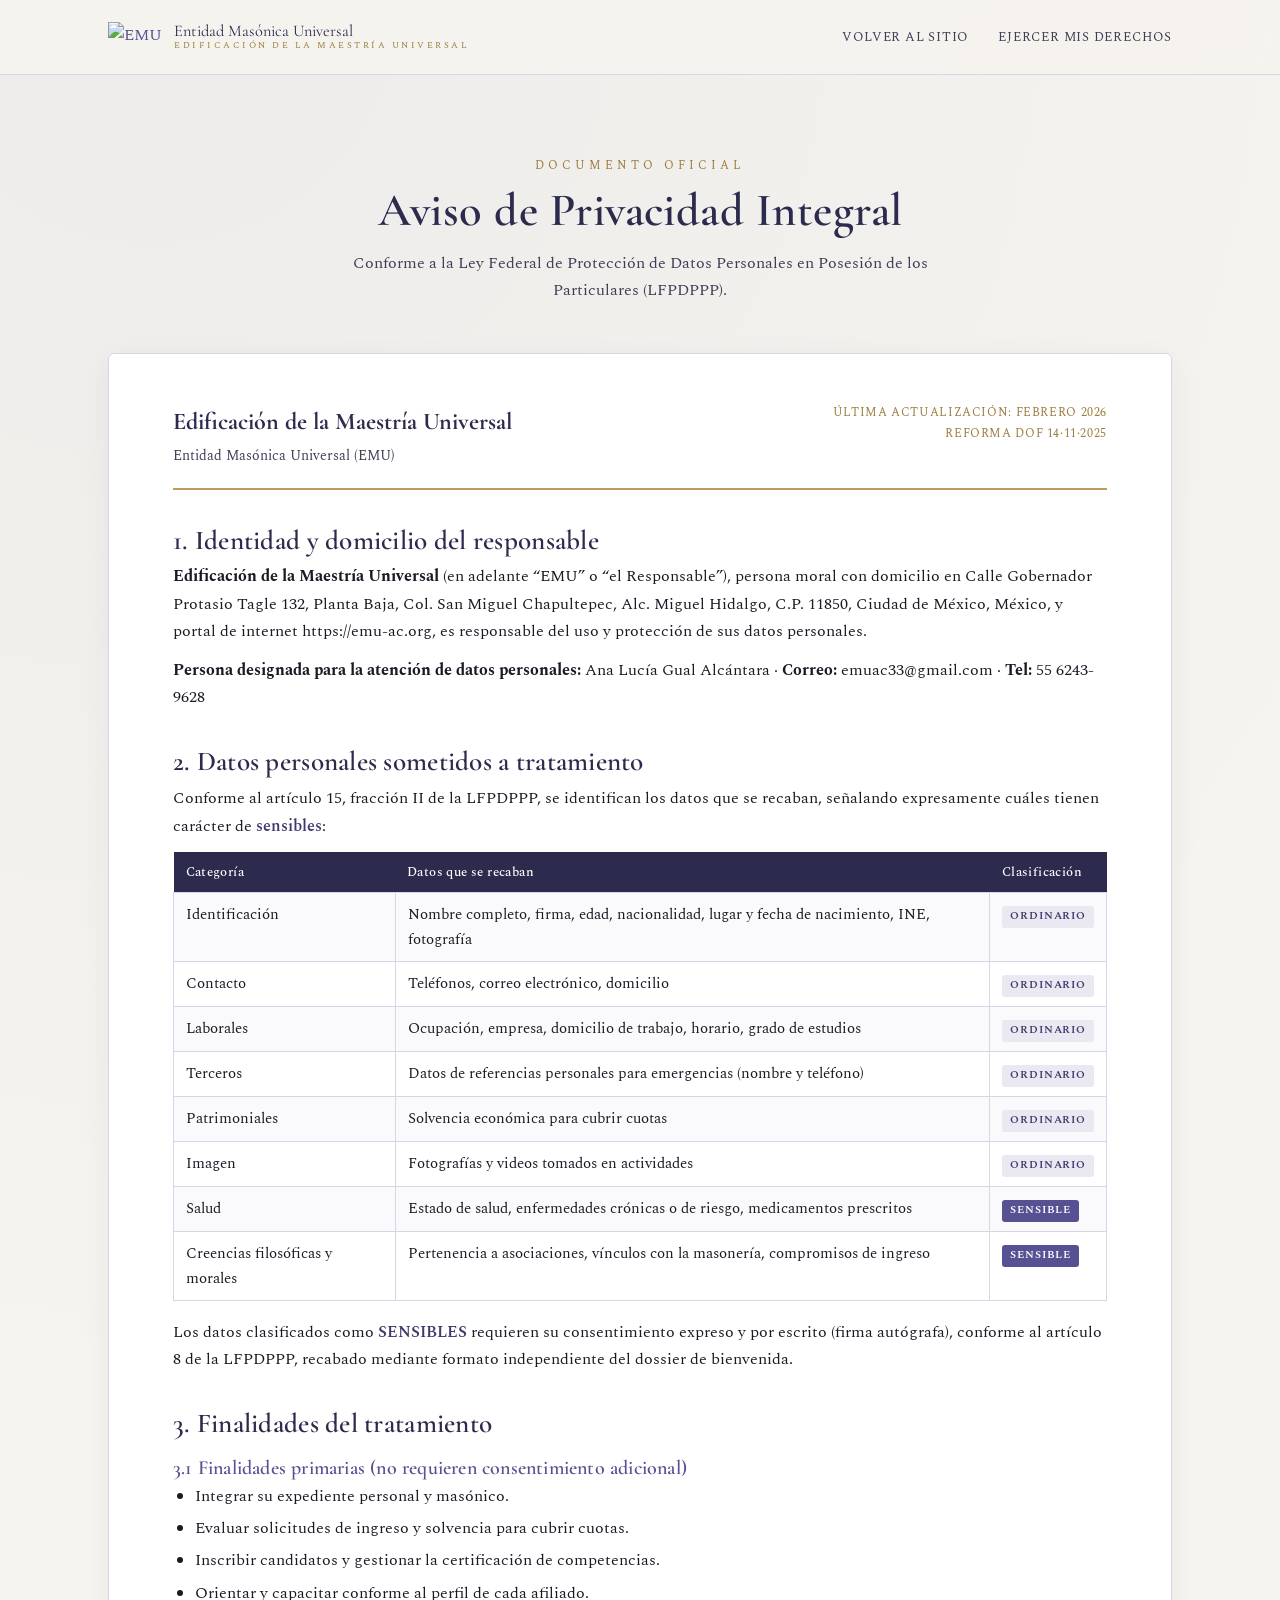
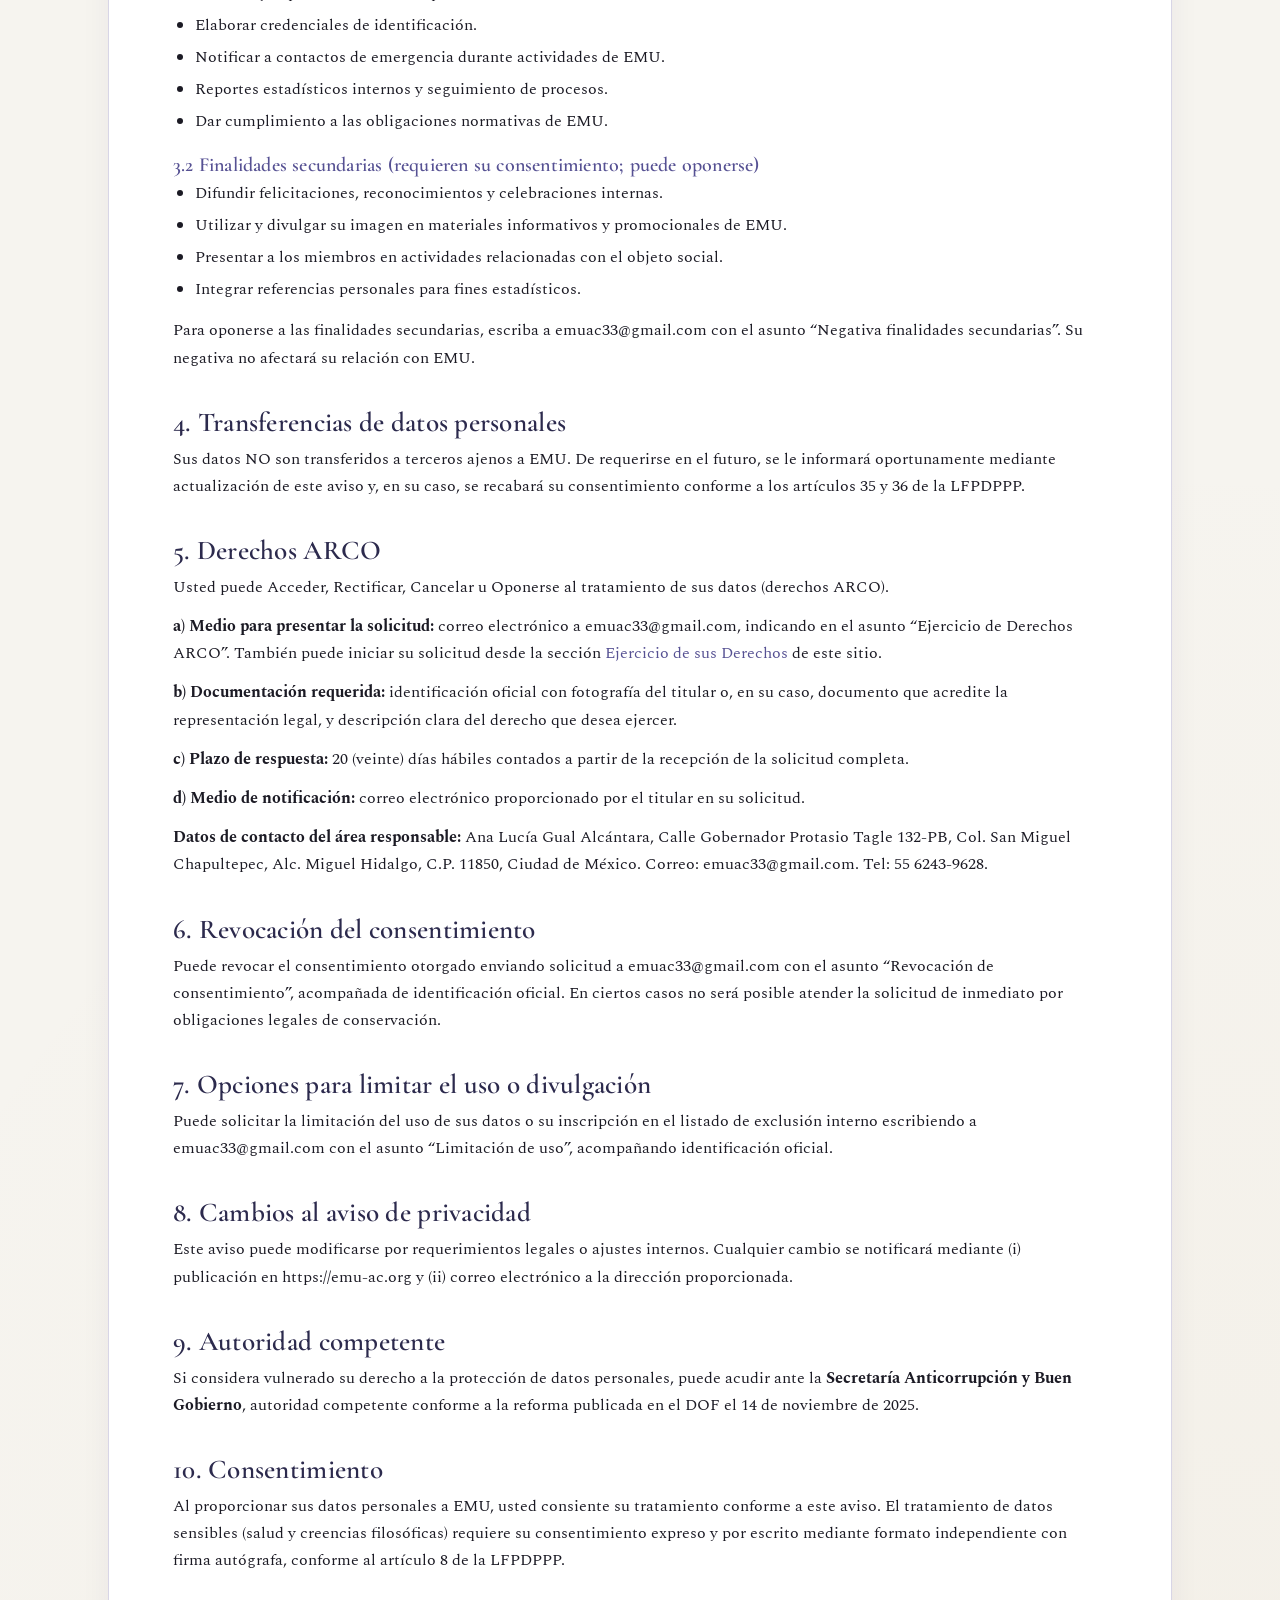
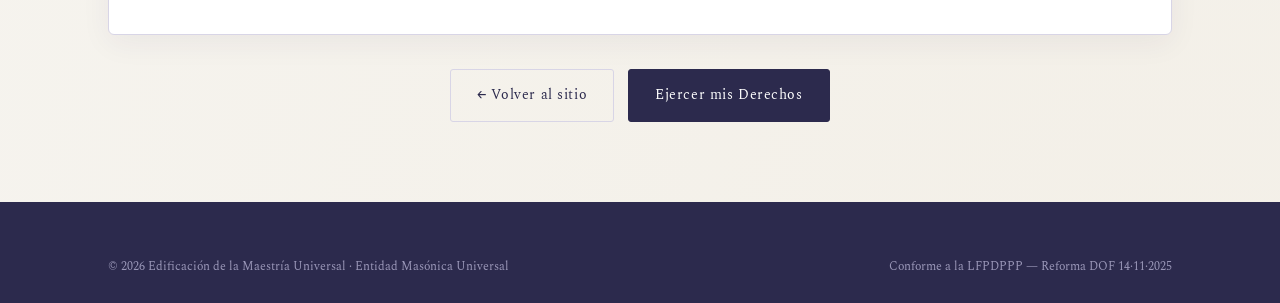
==== aviso.html @ 529af092 "Add files via upload" ====
<!DOCTYPE html>
<html lang="es">
<head>
<meta charset="UTF-8">
<meta name="viewport" content="width=device-width, initial-scale=1.0">
<title>Aviso de Privacidad Integral — Entidad Masónica Universal (EMU)</title>
<meta name="description" content="Aviso de Privacidad Integral de Edificación de la Maestría Universal (EMU), conforme a la LFPDPPP, última reforma DOF 14-11-2025.">
<meta name="robots" content="noindex, follow">
<link rel="icon" href="emu_seal.png">
<link rel="preconnect" href="https://fonts.googleapis.com">
<link rel="preconnect" href="https://fonts.gstatic.com" crossorigin>
<link href="https://fonts.googleapis.com/css2?family=Cormorant+Garamond:ital,wght@0,400;0,500;0,600;0,700;1,400;1,500&family=Spectral:wght@300;400;500;600&display=swap" rel="stylesheet">
<link rel="stylesheet" href="styles.css">
</head>
<body>

<!-- ===== NAV ===== -->
<header>
  <div class="wrap nav">
    <a class="brand" href="index.html">
      <img src="emu_wordmark.png" alt="EMU">
      <span class="bt">Entidad Masónica Universal<small>Edificación de la Maestría Universal</small></span>
    </a>
    <nav>
      <ul>
        <li><a href="index.html">Volver al sitio</a></li>
        <li><a href="index.html#derechos">Ejercer mis Derechos</a></li>
      </ul>
    </nav>
  </div>
</header>

<section class="band" style="border-top:none">
  <div class="wrap">
    <div class="sec-head">
      <span class="kicker">Documento Oficial</span>
      <h2>Aviso de Privacidad Integral</h2>
      <p>Conforme a la Ley Federal de Protección de Datos Personales en Posesión de los Particulares (LFPDPPP).</p>
    </div>

    <div class="doc">
      <div class="stamp">
        <div>
          <strong style="font-family:'Cormorant Garamond',serif;font-size:1.5rem;color:var(--purple-deep)">Edificación de la Maestría Universal</strong><br>
          <span style="font-size:.9rem;color:var(--ink-soft)">Entidad Masónica Universal (EMU)</span>
        </div>
        <div class="meta">Última actualización: Febrero 2026<br>Reforma DOF 14&middot;11&middot;2025</div>
      </div>

      <h3>1. Identidad y domicilio del responsable</h3>
      <p><strong>Edificación de la Maestría Universal</strong> (en adelante “EMU” o “el Responsable”), persona moral con domicilio en Calle Gobernador Protasio Tagle 132, Planta Baja, Col. San Miguel Chapultepec, Alc. Miguel Hidalgo, C.P. 11850, Ciudad de México, México, y portal de internet https://emu-ac.org, es responsable del uso y protección de sus datos personales.</p>
      <p><strong>Persona designada para la atención de datos personales:</strong> Ana Lucía Gual Alcántara &middot; <strong>Correo:</strong> emuac33@gmail.com &middot; <strong>Tel:</strong> 55 6243-9628</p>

      <h3>2. Datos personales sometidos a tratamiento</h3>
      <p>Conforme al artículo 15, fracción II de la LFPDPPP, se identifican los datos que se recaban, señalando expresamente cuáles tienen carácter de <span class="sensible">sensibles</span>:</p>
      <table class="t">
        <tr><th>Categoría</th><th>Datos que se recaban</th><th>Clasificación</th></tr>
        <tr><td>Identificación</td><td>Nombre completo, firma, edad, nacionalidad, lugar y fecha de nacimiento, INE, fotografía</td><td><span class="tag o">Ordinario</span></td></tr>
        <tr><td>Contacto</td><td>Teléfonos, correo electrónico, domicilio</td><td><span class="tag o">Ordinario</span></td></tr>
        <tr><td>Laborales</td><td>Ocupación, empresa, domicilio de trabajo, horario, grado de estudios</td><td><span class="tag o">Ordinario</span></td></tr>
        <tr><td>Terceros</td><td>Datos de referencias personales para emergencias (nombre y teléfono)</td><td><span class="tag o">Ordinario</span></td></tr>
        <tr><td>Patrimoniales</td><td>Solvencia económica para cubrir cuotas</td><td><span class="tag o">Ordinario</span></td></tr>
        <tr><td>Imagen</td><td>Fotografías y videos tomados en actividades</td><td><span class="tag o">Ordinario</span></td></tr>
        <tr><td>Salud</td><td>Estado de salud, enfermedades crónicas o de riesgo, medicamentos prescritos</td><td><span class="tag s">Sensible</span></td></tr>
        <tr><td>Creencias filosóficas y morales</td><td>Pertenencia a asociaciones, vínculos con la masonería, compromisos de ingreso</td><td><span class="tag s">Sensible</span></td></tr>
      </table>
      <p>Los datos clasificados como <span class="sensible">SENSIBLES</span> requieren su consentimiento expreso y por escrito (firma autógrafa), conforme al artículo 8 de la LFPDPPP, recabado mediante formato independiente del dossier de bienvenida.</p>

      <h3>3. Finalidades del tratamiento</h3>
      <h4>3.1 Finalidades primarias (no requieren consentimiento adicional)</h4>
      <ul>
        <li>Integrar su expediente personal y masónico.</li>
        <li>Evaluar solicitudes de ingreso y solvencia para cubrir cuotas.</li>
        <li>Inscribir candidatos y gestionar la certificación de competencias.</li>
        <li>Orientar y capacitar conforme al perfil de cada afiliado.</li>
        <li>Elaborar credenciales de identificación.</li>
        <li>Notificar a contactos de emergencia durante actividades de EMU.</li>
        <li>Reportes estadísticos internos y seguimiento de procesos.</li>
        <li>Dar cumplimiento a las obligaciones normativas de EMU.</li>
      </ul>
      <h4>3.2 Finalidades secundarias (requieren su consentimiento; puede oponerse)</h4>
      <ul>
        <li>Difundir felicitaciones, reconocimientos y celebraciones internas.</li>
        <li>Utilizar y divulgar su imagen en materiales informativos y promocionales de EMU.</li>
        <li>Presentar a los miembros en actividades relacionadas con el objeto social.</li>
        <li>Integrar referencias personales para fines estadísticos.</li>
      </ul>
      <p>Para oponerse a las finalidades secundarias, escriba a emuac33@gmail.com con el asunto “Negativa finalidades secundarias”. Su negativa no afectará su relación con EMU.</p>

      <h3>4. Transferencias de datos personales</h3>
      <p>Sus datos NO son transferidos a terceros ajenos a EMU. De requerirse en el futuro, se le informará oportunamente mediante actualización de este aviso y, en su caso, se recabará su consentimiento conforme a los artículos 35 y 36 de la LFPDPPP.</p>

      <h3>5. Derechos ARCO</h3>
      <p>Usted puede Acceder, Rectificar, Cancelar u Oponerse al tratamiento de sus datos (derechos ARCO).</p>
      <p><strong>a) Medio para presentar la solicitud:</strong> correo electrónico a emuac33@gmail.com, indicando en el asunto “Ejercicio de Derechos ARCO”. También puede iniciar su solicitud desde la sección <a href="index.html#derechos">Ejercicio de sus Derechos</a> de este sitio.</p>
      <p><strong>b) Documentación requerida:</strong> identificación oficial con fotografía del titular o, en su caso, documento que acredite la representación legal, y descripción clara del derecho que desea ejercer.</p>
      <p><strong>c) Plazo de respuesta:</strong> 20 (veinte) días hábiles contados a partir de la recepción de la solicitud completa.</p>
      <p><strong>d) Medio de notificación:</strong> correo electrónico proporcionado por el titular en su solicitud.</p>
      <p><strong>Datos de contacto del área responsable:</strong> Ana Lucía Gual Alcántara, Calle Gobernador Protasio Tagle 132-PB, Col. San Miguel Chapultepec, Alc. Miguel Hidalgo, C.P. 11850, Ciudad de México. Correo: emuac33@gmail.com. Tel: 55 6243-9628.</p>

      <h3>6. Revocación del consentimiento</h3>
      <p>Puede revocar el consentimiento otorgado enviando solicitud a emuac33@gmail.com con el asunto “Revocación de consentimiento”, acompañada de identificación oficial. En ciertos casos no será posible atender la solicitud de inmediato por obligaciones legales de conservación.</p>

      <h3>7. Opciones para limitar el uso o divulgación</h3>
      <p>Puede solicitar la limitación del uso de sus datos o su inscripción en el listado de exclusión interno escribiendo a emuac33@gmail.com con el asunto “Limitación de uso”, acompañando identificación oficial.</p>

      <h3>8. Cambios al aviso de privacidad</h3>
      <p>Este aviso puede modificarse por requerimientos legales o ajustes internos. Cualquier cambio se notificará mediante (i) publicación en https://emu-ac.org y (ii) correo electrónico a la dirección proporcionada.</p>

      <h3>9. Autoridad competente</h3>
      <p>Si considera vulnerado su derecho a la protección de datos personales, puede acudir ante la <strong>Secretaría Anticorrupción y Buen Gobierno</strong>, autoridad competente conforme a la reforma publicada en el DOF el 14 de noviembre de 2025.</p>

      <h3>10. Consentimiento</h3>
      <p>Al proporcionar sus datos personales a EMU, usted consiente su tratamiento conforme a este aviso. El tratamiento de datos sensibles (salud y creencias filosóficas) requiere su consentimiento expreso y por escrito mediante formato independiente con firma autógrafa, conforme al artículo 8 de la LFPDPPP.</p>
    </div>

    <p style="text-align:center; margin-top:34px">
      <a class="btn btn-ghost" href="index.html">&larr; Volver al sitio</a>
      <a class="btn btn-solid" href="index.html#derechos" style="margin-left:10px">Ejercer mis Derechos</a>
    </p>
  </div>
</section>

<footer>
  <div class="wrap">
    <div class="foot-bottom" style="border-top:none; padding-top:0">
      <span>&copy; 2026 Edificación de la Maestría Universal &middot; Entidad Masónica Universal</span>
      <span>Conforme a la LFPDPPP &mdash; Reforma DOF 14&middot;11&middot;2025</span>
    </div>
  </div>
</footer>

</body>
</html>
---- styles.css ----
:root{
  --ink:#1B1A24; --ink-soft:#403D55;
  --purple:#565193; --purple-dk:#3E3A6E; --purple-deep:#2C2A4D;
  --lav:#EAE9F2; --lav-line:#D8D5E6;
  --gold:#BF9B5E; --gold-dk:#9C7C3F;
  --paper:#F6F4EF; --paper-warm:#EFEBE2; --panel:#FFFFFF;
  --maxw:1120px;
}
*{box-sizing:border-box;margin:0;padding:0}
html{scroll-behavior:smooth;scroll-padding-top:88px}
body{
  font-family:'Spectral',Georgia,serif; color:var(--ink);
  background:var(--paper);
  background-image:
    radial-gradient(circle at 12% 0%, rgba(86,81,147,.05), transparent 38%),
    radial-gradient(circle at 92% 100%, rgba(191,155,94,.05), transparent 40%);
  line-height:1.7; font-weight:400; -webkit-font-smoothing:antialiased;
}
h1,h2,h3,h4{font-family:'Cormorant Garamond',serif; font-weight:600; line-height:1.1; color:var(--purple-deep); letter-spacing:.01em}
a{color:var(--purple); text-decoration:none}
.wrap{max-width:var(--maxw); margin:0 auto; padding:0 28px}

/* ---------- NAV ---------- */
header{position:sticky; top:0; z-index:50; background:rgba(246,244,239,.86);
  backdrop-filter:blur(10px); border-bottom:1px solid var(--lav-line)}
.nav{display:flex; align-items:center; justify-content:space-between; height:74px}
.brand{display:flex; align-items:center; gap:12px}
.brand img{height:30px; width:auto}
.brand .bt{font-family:'Cormorant Garamond',serif; font-size:1.02rem; line-height:1; color:var(--purple-deep)}
.brand .bt small{display:block; font-family:'Spectral',serif; font-size:.56rem; letter-spacing:.28em; text-transform:uppercase; color:var(--gold-dk); margin-top:3px}
nav ul{list-style:none; display:flex; gap:30px; align-items:center}
nav a{font-family:'Spectral',serif; font-size:.82rem; letter-spacing:.06em; text-transform:uppercase; color:var(--ink-soft); position:relative; padding:4px 0}
nav a::after{content:""; position:absolute; left:0; bottom:-2px; width:0; height:1.5px; background:var(--gold); transition:width .3s ease}
nav a:hover{color:var(--purple-deep)} nav a:hover::after{width:100%}
.menu-btn{display:none; background:none; border:1px solid var(--lav-line); border-radius:4px; padding:8px 10px; cursor:pointer; color:var(--purple-deep); font-size:1.1rem}

/* ---------- HERO ---------- */
.hero{position:relative; overflow:hidden; padding:96px 0 84px; text-align:center}
.hero .seal-bg{position:absolute; top:50%; left:50%; transform:translate(-50%,-48%);
  width:min(620px,90%); opacity:.05; pointer-events:none; filter:saturate(.4)}
.hero-inner{position:relative}
.eyebrow{font-family:'Spectral',serif; font-size:.78rem; letter-spacing:.42em; text-transform:uppercase; color:var(--gold-dk); margin-bottom:22px}
.hero h1{font-size:clamp(2.6rem,6vw,4.6rem); font-weight:600}
.hero h1 .sub{display:block; font-style:italic; font-weight:400; font-size:.5em; color:var(--purple); margin-top:6px; letter-spacing:.02em}
.rule-gold{width:64px; height:2px; background:var(--gold); margin:30px auto; position:relative}
.rule-gold::before,.rule-gold::after{content:""; position:absolute; top:50%; width:5px; height:5px; background:var(--gold); border-radius:50%; transform:translateY(-50%)}
.rule-gold::before{left:-14px} .rule-gold::after{right:-14px}
.hero p.lead{max-width:660px; margin:0 auto 36px; font-size:1.18rem; color:var(--ink-soft)}
.cta-row{display:flex; gap:16px; justify-content:center; flex-wrap:wrap}
.btn{display:inline-flex; align-items:center; gap:9px; font-family:'Spectral',serif; font-size:.9rem; letter-spacing:.04em;
  padding:13px 26px; border-radius:3px; border:1px solid transparent; cursor:pointer; transition:all .25s ease}
.btn-solid{background:var(--purple-deep); color:#fff; border-color:var(--purple-deep)}
.btn-solid:hover{background:var(--purple); transform:translateY(-2px); box-shadow:0 10px 24px rgba(62,58,110,.22)}
.btn-ghost{background:transparent; color:var(--purple-deep); border-color:var(--lav-line)}
.btn-ghost:hover{border-color:var(--gold); color:var(--gold-dk)}

/* ---------- SECTIONS ---------- */
section.band{padding:80px 0; border-top:1px solid var(--lav-line)}
section.band.alt{background:linear-gradient(180deg,var(--paper-warm),var(--paper))}
.sec-head{text-align:center; margin-bottom:48px}
.sec-head .kicker{font-family:'Spectral',serif; font-size:.74rem; letter-spacing:.34em; text-transform:uppercase; color:var(--gold-dk); display:block; margin-bottom:10px}
.sec-head h2{font-size:clamp(2rem,4vw,2.9rem)}
.sec-head p{max-width:640px; margin:14px auto 0; color:var(--ink-soft)}

/* Quiénes somos / valores */
.two-col{display:grid; grid-template-columns:1fr 1fr; gap:28px}
.col-card{background:var(--panel); border:1px solid var(--lav-line); border-radius:6px; padding:32px}
.col-card h3{font-size:1.55rem; margin-bottom:10px}
.col-card p{color:var(--ink-soft); font-size:1rem}
.pillars{display:grid; grid-template-columns:repeat(3,1fr); gap:24px; margin-top:8px}
.pillar{background:var(--panel); border:1px solid var(--lav-line); border-top:3px solid var(--purple); border-radius:5px; padding:30px 26px; transition:transform .25s, box-shadow .25s}
.pillar:hover{transform:translateY(-4px); box-shadow:0 14px 30px rgba(44,42,77,.10)}
.pillar h3{font-size:1.5rem; margin-bottom:8px}
.pillar .ico{font-family:'Cormorant Garamond',serif; font-size:1.6rem; color:var(--gold-dk); border:1.5px solid var(--gold); width:48px; height:48px; display:flex; align-items:center; justify-content:center; border-radius:50%; margin-bottom:16px}
.editable-note{margin-top:30px; text-align:center; font-style:italic; font-size:.92rem; color:var(--ink-soft); background:var(--lav); border:1px dashed var(--purple); border-radius:5px; padding:14px 18px}

/* Aviso resumen (home) */
.aviso-card{background:var(--panel); border:1px solid var(--lav-line); border-top:4px solid var(--gold); border-radius:6px; padding:44px clamp(24px,5vw,56px); max-width:860px; margin:0 auto; text-align:center; box-shadow:0 8px 30px rgba(44,42,77,.06)}
.aviso-card h3{font-size:1.9rem; margin-bottom:12px}
.aviso-card p{color:var(--ink-soft); margin-bottom:10px}
.aviso-card ul{list-style:none; display:flex; flex-wrap:wrap; gap:10px 18px; justify-content:center; margin:20px 0 28px; padding:0}
.aviso-card li{font-family:'Spectral',serif; font-size:.82rem; letter-spacing:.04em; color:var(--purple-dk); background:var(--lav); border-radius:20px; padding:6px 14px}

/* Documento legal (aviso.html) */
.doc{background:var(--panel); border:1px solid var(--lav-line); border-radius:6px; padding:48px clamp(24px,5vw,64px); box-shadow:0 8px 30px rgba(44,42,77,.06)}
.doc .stamp{display:flex; justify-content:space-between; align-items:flex-start; flex-wrap:wrap; gap:14px; border-bottom:2px solid var(--gold); padding-bottom:18px; margin-bottom:30px}
.doc .stamp .meta{font-family:'Spectral',serif; font-size:.78rem; letter-spacing:.05em; color:var(--gold-dk); text-transform:uppercase; text-align:right}
.doc h3{font-size:1.7rem; margin:30px 0 8px; padding-top:6px}
.doc h3:first-of-type{margin-top:0}
.doc h4{font-family:'Cormorant Garamond',serif; font-size:1.25rem; color:var(--purple); margin:18px 0 4px}
.doc p{margin:0 0 12px; font-size:1rem}
.doc ul{margin:0 0 14px 22px} .doc li{margin-bottom:5px; font-size:1rem}
.doc .sensible{color:var(--purple-dk); font-weight:600}
.doc table.t{width:100%; border-collapse:collapse; margin:8px 0 18px; font-size:.92rem}
.doc table.t th{background:var(--purple-deep); color:#fff; text-align:left; padding:9px 12px; font-family:'Spectral',serif; font-weight:500; font-size:.82rem; letter-spacing:.03em}
.doc table.t td{border:1px solid var(--lav-line); padding:9px 12px; vertical-align:top}
.doc table.t tr:nth-child(even) td{background:#FAFAFD}
.tag{display:inline-block; font-family:'Spectral',serif; font-size:.66rem; font-weight:600; letter-spacing:.08em; text-transform:uppercase; padding:2px 8px; border-radius:3px}
.tag.s{background:var(--purple); color:#fff} .tag.o{background:var(--lav); color:var(--purple-dk)}

/* Derechos / ARCO hub */
.arco-grid{display:grid; grid-template-columns:repeat(2,1fr); gap:20px}
.arco-card{background:var(--panel); border:1px solid var(--lav-line); border-radius:6px; padding:28px; display:flex; flex-direction:column; transition:border-color .25s, transform .25s}
.arco-card:hover{border-color:var(--gold); transform:translateY(-3px)}
.arco-card .lt{font-family:'Cormorant Garamond',serif; font-size:2.2rem; color:var(--gold); line-height:1; margin-bottom:6px}
.arco-card h3{font-size:1.5rem; margin-bottom:8px}
.arco-card p{font-size:.96rem; color:var(--ink-soft); margin-bottom:18px; flex:1}
.arco-card .btn{align-self:flex-start}
.arco-steps{display:grid; grid-template-columns:repeat(4,1fr); gap:16px; margin-top:30px}
.step{text-align:center; padding:18px 12px; background:var(--lav); border-radius:5px}
.step .n{font-family:'Cormorant Garamond',serif; font-size:1.8rem; color:var(--purple); font-weight:700}
.step p{font-size:.84rem; color:var(--ink-soft); margin-top:4px}
.privacy-flag{margin-top:30px; background:#FBF6EC; border:1px solid var(--gold); border-left:4px solid var(--gold); border-radius:5px; padding:18px 22px; font-size:.94rem}
.privacy-flag strong{color:var(--gold-dk)}

/* FAQ */
.faq{max-width:820px; margin:0 auto}
.faq details{background:var(--panel); border:1px solid var(--lav-line); border-radius:5px; margin-bottom:12px; overflow:hidden}
.faq summary{cursor:pointer; padding:18px 22px; font-family:'Cormorant Garamond',serif; font-size:1.32rem; color:var(--purple-deep); list-style:none; display:flex; justify-content:space-between; align-items:center; gap:14px}
.faq summary::-webkit-details-marker{display:none}
.faq summary::after{content:"+"; font-family:'Spectral',serif; font-size:1.5rem; color:var(--gold); transition:transform .25s}
.faq details[open] summary::after{transform:rotate(45deg)}
.faq details[open] summary{border-bottom:1px solid var(--lav-line)}
.faq .a{padding:16px 22px 22px; font-size:1rem; color:var(--ink-soft)}

/* Contacto */
.contact-grid{display:grid; grid-template-columns:1fr 1fr; gap:40px; align-items:start}
.contact-info p{margin-bottom:16px; font-size:1.02rem; color:var(--ink-soft)}
.contact-info .lbl{font-family:'Spectral',serif; font-size:.72rem; letter-spacing:.18em; text-transform:uppercase; color:var(--gold-dk); display:block; margin-bottom:2px}
.form label{display:block; font-family:'Spectral',serif; font-size:.78rem; letter-spacing:.08em; text-transform:uppercase; color:var(--ink-soft); margin:0 0 5px}
.form input,.form textarea{width:100%; font-family:'Spectral',serif; font-size:1rem; padding:11px 14px; border:1px solid var(--lav-line); border-radius:4px; background:var(--panel); margin-bottom:16px; color:var(--ink)}
.form input:focus,.form textarea:focus{outline:none; border-color:var(--purple)}
.form .mini{font-size:.82rem; color:var(--ink-soft); font-style:italic; margin-top:-6px}

/* Redes sociales */
.social-row{display:flex; gap:14px; flex-wrap:wrap; margin-top:8px}
.social-btn{display:inline-flex; align-items:center; gap:10px; font-family:'Spectral',serif; font-size:.88rem; color:var(--purple-deep);
  border:1px solid var(--lav-line); border-radius:30px; padding:9px 18px 9px 10px; transition:border-color .25s, transform .25s}
.social-btn:hover{border-color:var(--gold); transform:translateY(-2px)}
.social-btn .si{width:30px; height:30px; border-radius:50%; background:var(--purple-deep); color:#fff; display:flex; align-items:center; justify-content:center}
.social-btn .si svg{width:15px; height:15px; fill:#fff}
footer .social-row{justify-content:flex-end}
footer .social-btn{border-color:rgba(255,255,255,.22); color:#D9D7E8}
footer .social-btn .si{background:rgba(255,255,255,.14)}
footer .social-btn:hover{border-color:var(--gold); color:#fff}

/* Footer */
footer{background:var(--purple-deep); color:#D9D7E8; padding:54px 0 26px; margin-top:0}
.foot-top{display:flex; justify-content:space-between; align-items:center; flex-wrap:wrap; gap:24px; border-bottom:1px solid rgba(255,255,255,.12); padding-bottom:28px}
.foot-top img{height:64px; opacity:.95; filter:brightness(0) invert(1)}
.foot-links{display:flex; gap:22px; flex-wrap:wrap}
.foot-links a{color:#C9C6DE; font-family:'Spectral',serif; font-size:.86rem; letter-spacing:.04em}
.foot-links a:hover{color:var(--gold)}
.foot-bottom{padding-top:22px; font-size:.78rem; color:#9A97B8; display:flex; justify-content:space-between; flex-wrap:wrap; gap:10px}

/* reveal */
.reveal{opacity:0; transform:translateY(22px); transition:opacity .7s ease, transform .7s ease}
.reveal.in{opacity:1; transform:none}

@media(max-width:860px){
  .pillars,.arco-grid,.arco-steps,.contact-grid,.two-col{grid-template-columns:1fr}
  .arco-steps{grid-template-columns:repeat(2,1fr)}
  nav ul{position:fixed; inset:74px 0 auto 0; flex-direction:column; gap:0; background:var(--paper); border-bottom:1px solid var(--lav-line); padding:8px 0; transform:translateY(-130%); transition:transform .3s ease}
  nav ul.open{transform:none}
  nav li{width:100%; text-align:center} nav a{display:block; padding:14px 0}
  .menu-btn{display:block}
  footer .social-row{justify-content:flex-start}
}
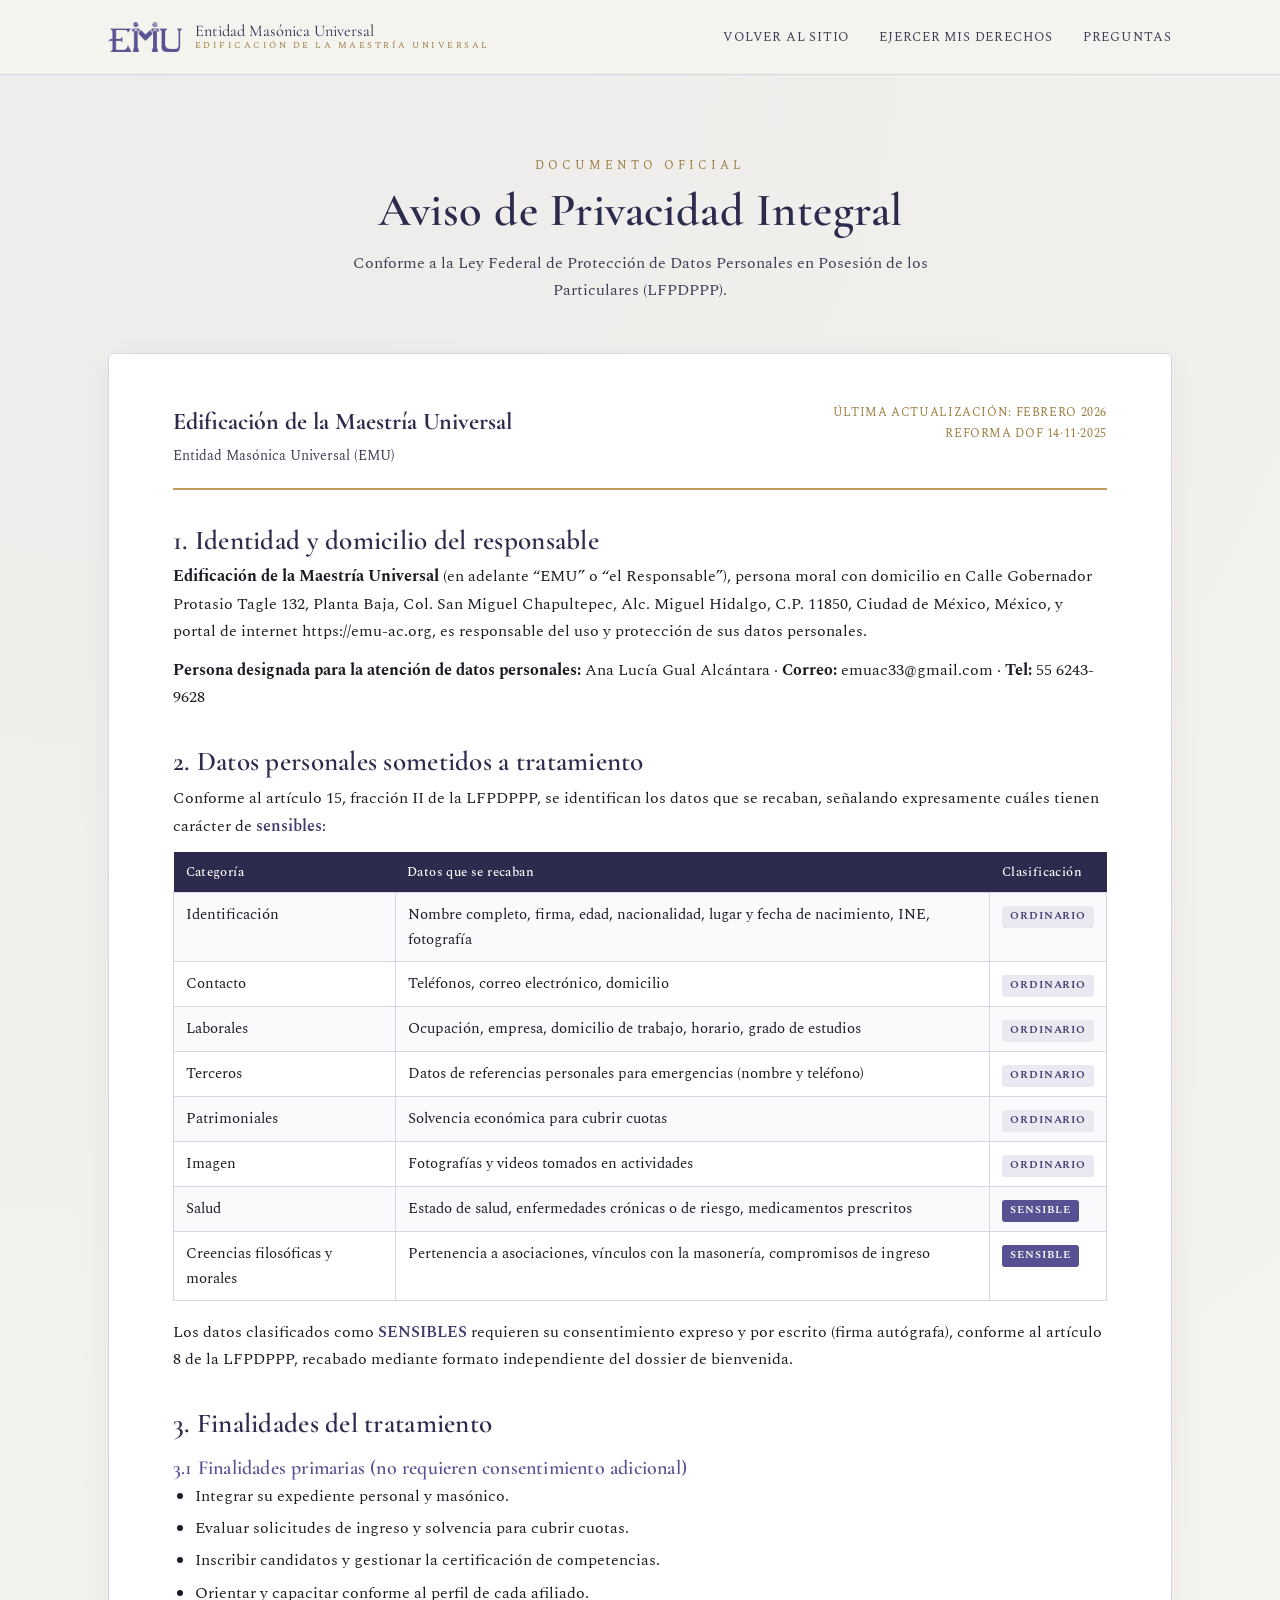
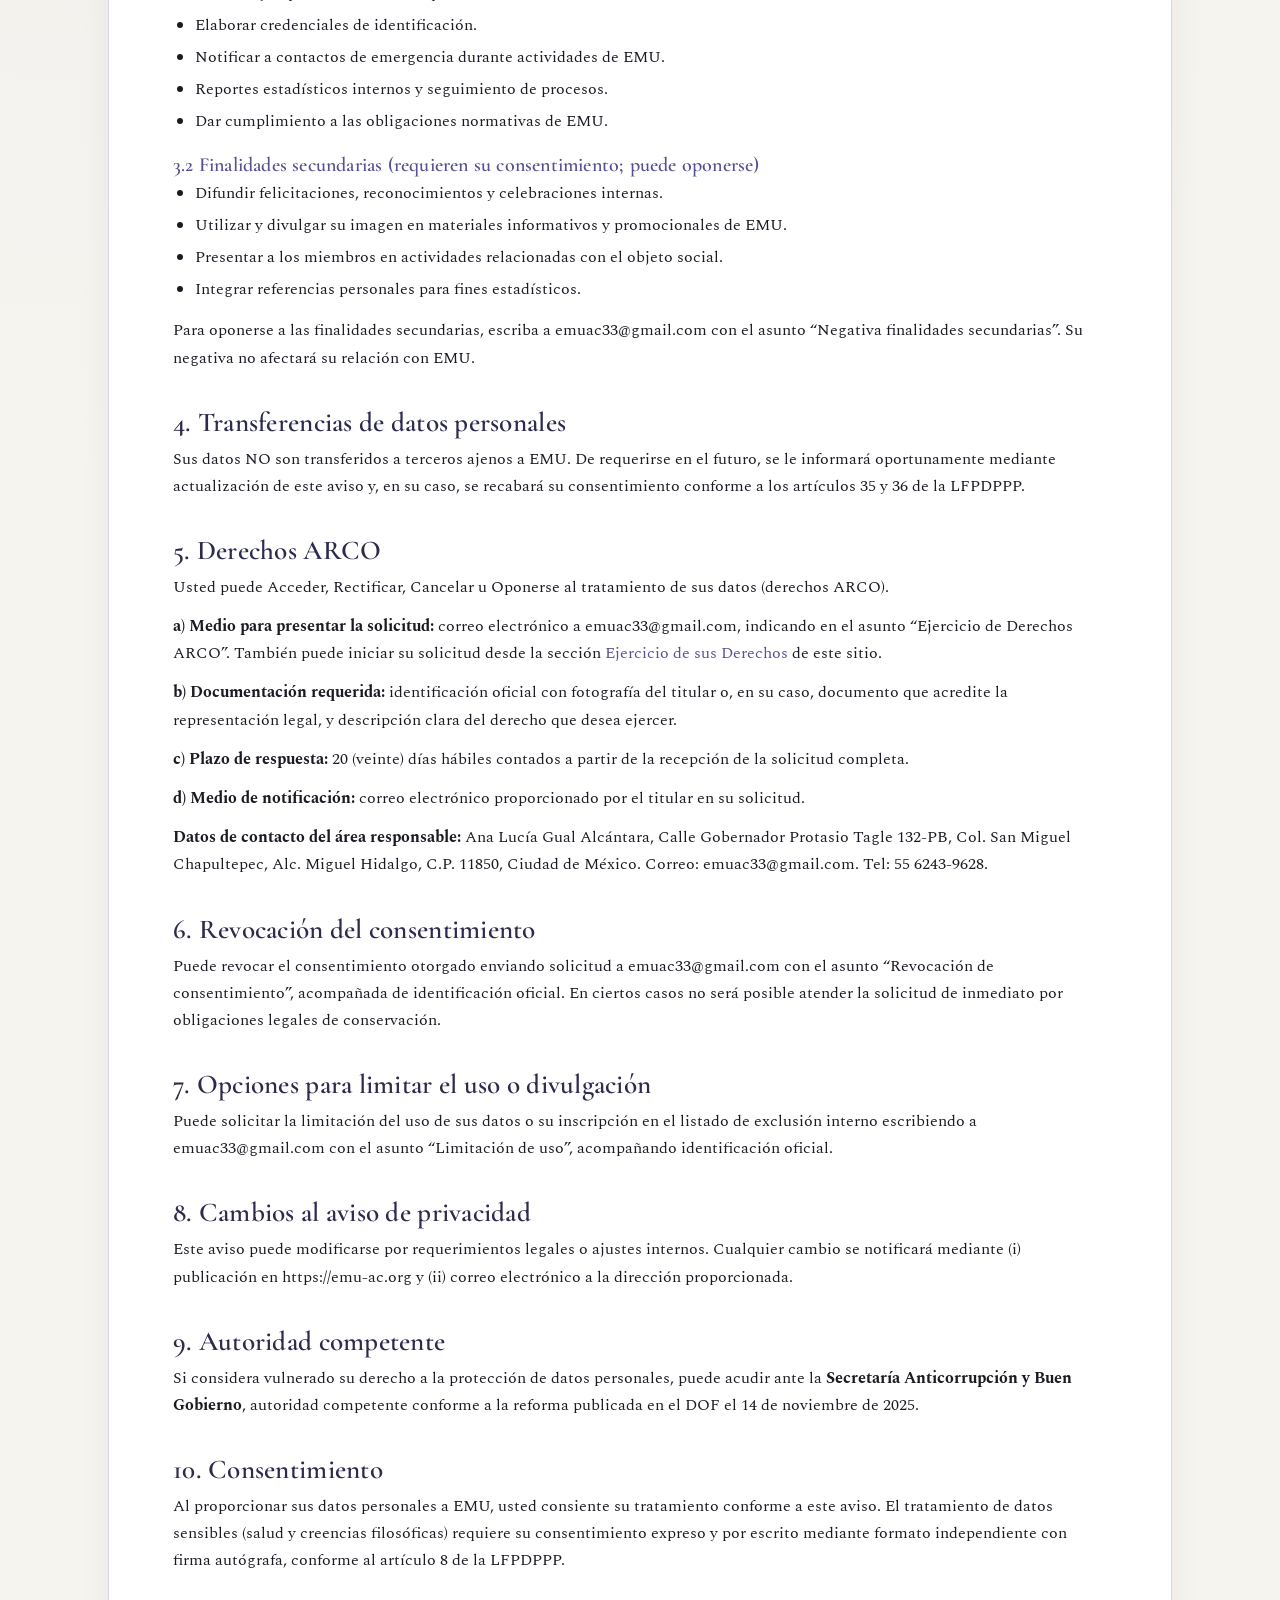
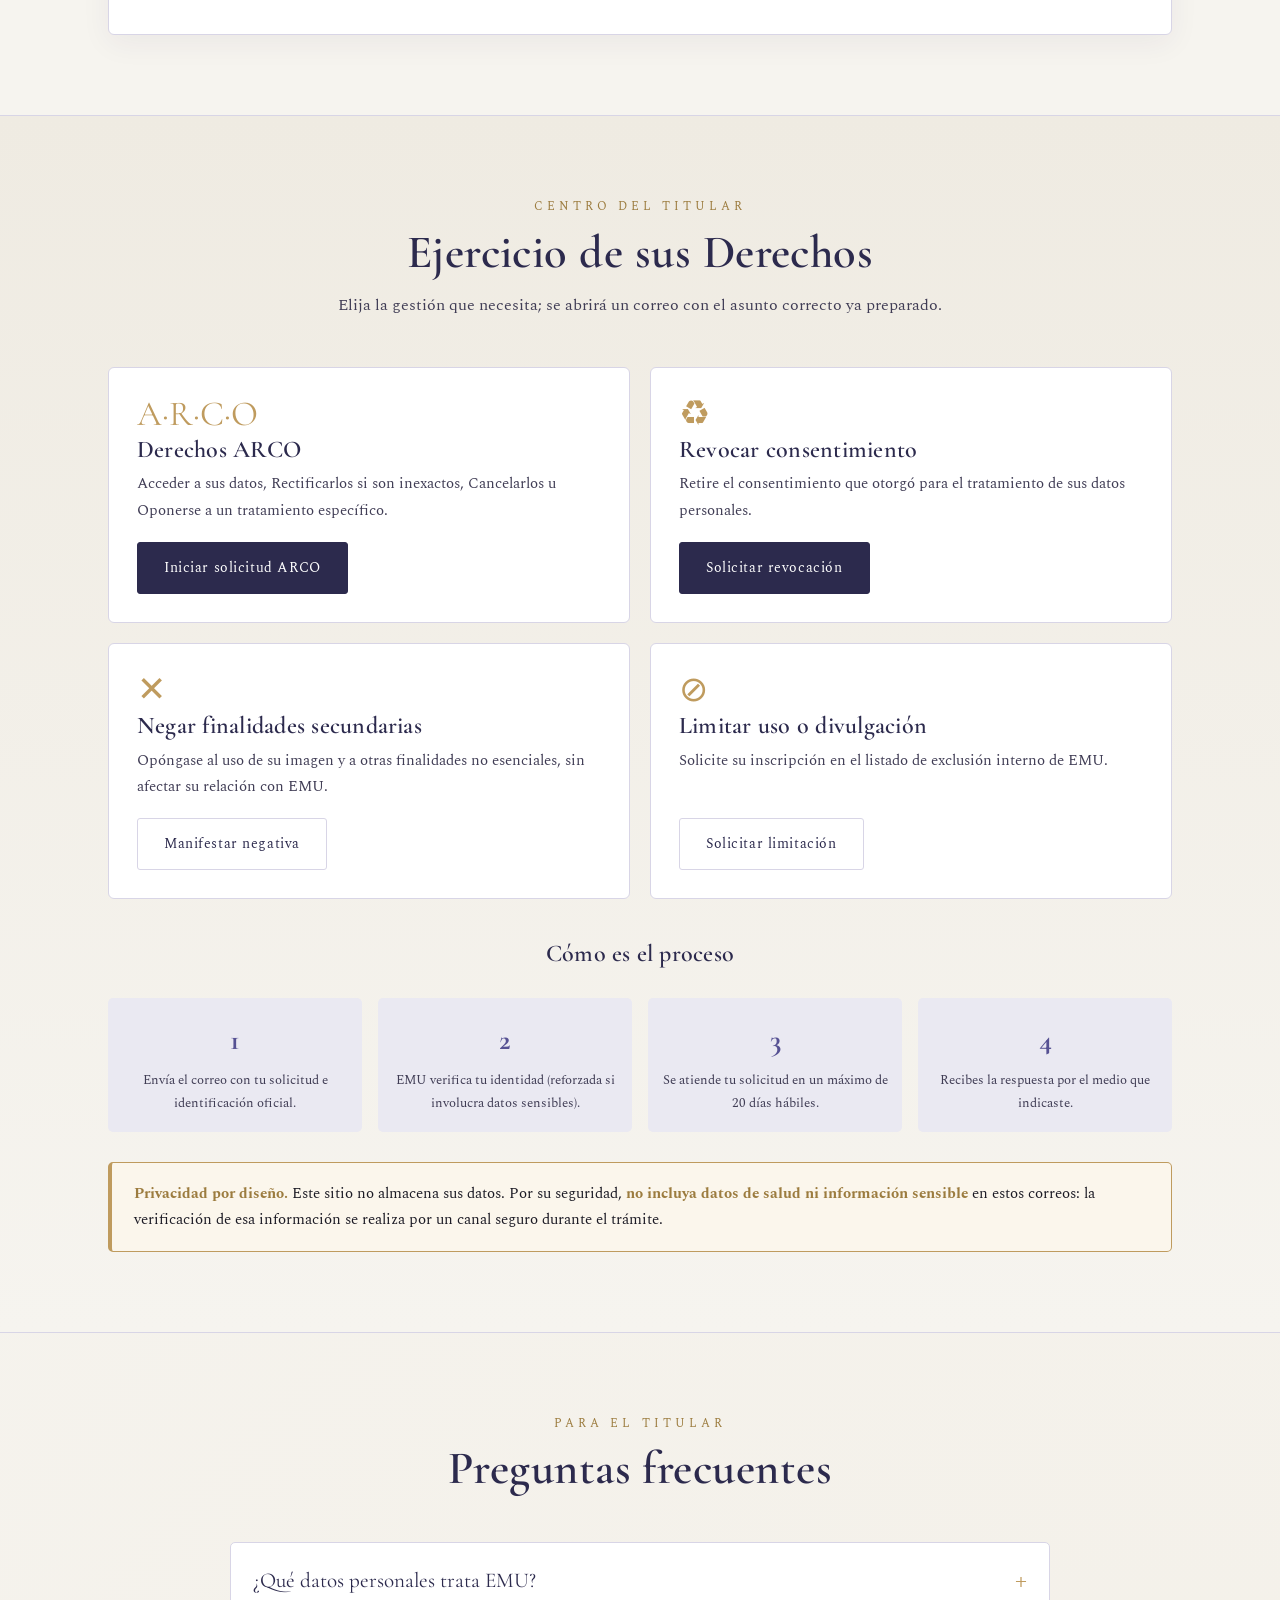
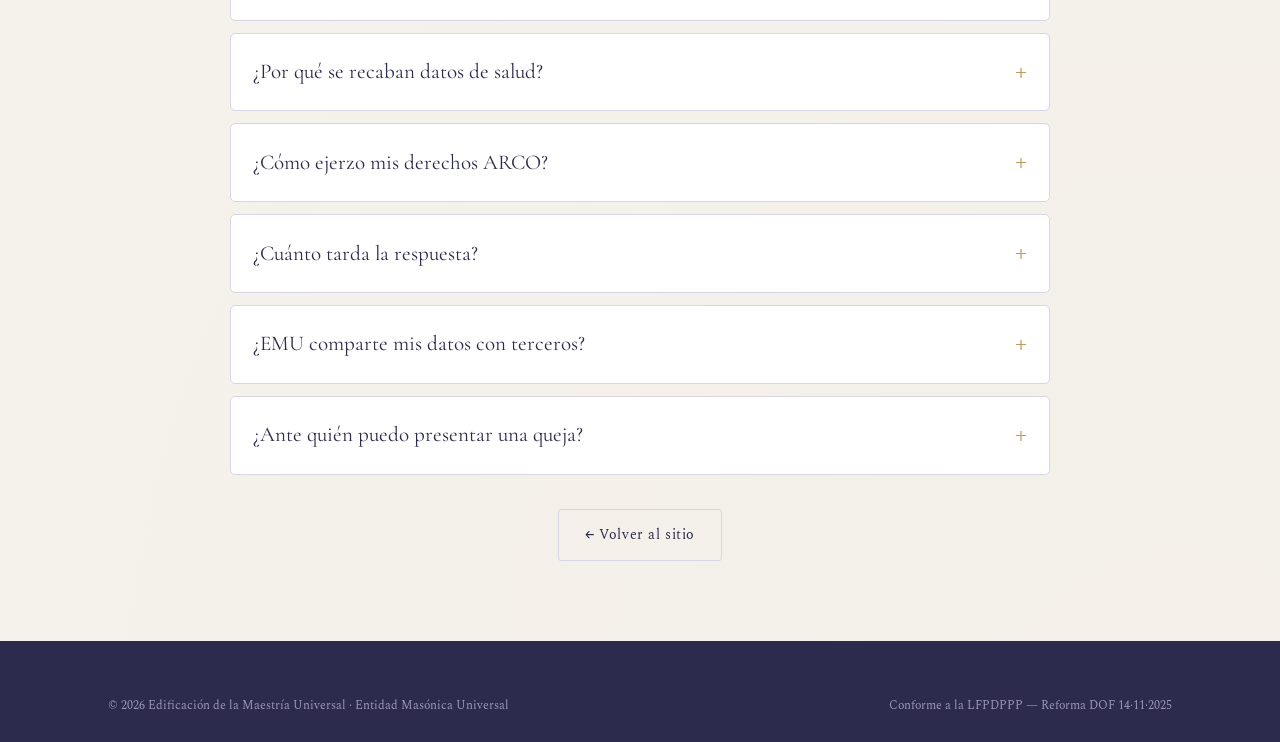
==== commit 9677de2e: "Add files via upload" ====
--- a/aviso.html
+++ b/aviso.html
@@ -3,10 +3,10 @@
 <head>
 <meta charset="UTF-8">
 <meta name="viewport" content="width=device-width, initial-scale=1.0">
-<title>Aviso de Privacidad Integral — Entidad Masónica Universal (EMU)</title>
-<meta name="description" content="Aviso de Privacidad Integral de Edificación de la Maestría Universal (EMU), conforme a la LFPDPPP, última reforma DOF 14-11-2025.">
+<title>Privacidad y Derechos ARCO — Entidad Masónica Universal (EMU)</title>
+<meta name="description" content="Aviso de Privacidad Integral, ejercicio de Derechos ARCO y preguntas frecuentes de EMU, conforme a la LFPDPPP.">
 <meta name="robots" content="noindex, follow">
-<link rel="icon" href="emu_seal.png">
+<link rel="icon" href="[data-uri]">
 <link rel="preconnect" href="https://fonts.googleapis.com">
 <link rel="preconnect" href="https://fonts.gstatic.com" crossorigin>
 <link href="https://fonts.googleapis.com/css2?family=Cormorant+Garamond:ital,wght@0,400;0,500;0,600;0,700;1,400;1,500&family=Spectral:wght@300;400;500;600&display=swap" rel="stylesheet">
@@ -14,17 +14,17 @@
 </head>
 <body>
 
-<!-- ===== NAV ===== -->
 <header>
   <div class="wrap nav">
     <a class="brand" href="index.html">
-      <img src="emu_wordmark.png" alt="EMU">
+      <img src="[data-uri]" alt="EMU">
       <span class="bt">Entidad Masónica Universal<small>Edificación de la Maestría Universal</small></span>
     </a>
     <nav>
       <ul>
         <li><a href="index.html">Volver al sitio</a></li>
-        <li><a href="index.html#derechos">Ejercer mis Derechos</a></li>
+        <li><a href="#derechos">Ejercer mis Derechos</a></li>
+        <li><a href="#faq">Preguntas</a></li>
       </ul>
     </nav>
   </div>
@@ -37,7 +37,6 @@
       <h2>Aviso de Privacidad Integral</h2>
       <p>Conforme a la Ley Federal de Protección de Datos Personales en Posesión de los Particulares (LFPDPPP).</p>
     </div>
-
     <div class="doc">
       <div class="stamp">
         <div>
@@ -114,12 +113,82 @@
       <p>Al proporcionar sus datos personales a EMU, usted consiente su tratamiento conforme a este aviso. El tratamiento de datos sensibles (salud y creencias filosóficas) requiere su consentimiento expreso y por escrito mediante formato independiente con firma autógrafa, conforme al artículo 8 de la LFPDPPP.</p>
     </div>
 
+
+  </div>
+</section>
+
+
+<!-- ===== DERECHOS / ARCO HUB ===== -->
+<section class="band alt" id="derechos">
+  <div class="wrap">
+    <div class="sec-head">
+      <span class="kicker">Centro del Titular</span>
+      <h2>Ejercicio de sus Derechos</h2>
+      <p>Elija la gestión que necesita; se abrirá un correo con el asunto correcto ya preparado.</p>
+    </div>
+
+    <div class="arco-grid">
+      <div class="arco-card">
+        <span class="lt">A&middot;R&middot;C&middot;O</span>
+        <h3>Derechos ARCO</h3>
+        <p>Acceder a sus datos, Rectificarlos si son inexactos, Cancelarlos u Oponerse a un tratamiento específico.</p>
+        <a class="btn btn-solid" href="mailto:emuac33@gmail.com?subject=Ejercicio%20de%20Derechos%20ARCO&body=Nombre%20completo%3A%0ADerecho%20que%20deseo%20ejercer%20(Acceso%2FRectificaci%C3%B3n%2FCancelaci%C3%B3n%2FOposici%C3%B3n)%3A%0ADescripci%C3%B3n%20de%20mi%20solicitud%3A%0A%0A(Adjunte%20copia%20de%20su%20identificaci%C3%B3n%20oficial.%20No%20incluya%20datos%20de%20salud%20en%20este%20correo.)">Iniciar solicitud ARCO</a>
+      </div>
+      <div class="arco-card">
+        <span class="lt">&#9851;</span>
+        <h3>Revocar consentimiento</h3>
+        <p>Retire el consentimiento que otorgó para el tratamiento de sus datos personales.</p>
+        <a class="btn btn-solid" href="mailto:emuac33@gmail.com?subject=Revocaci%C3%B3n%20de%20consentimiento&body=Nombre%20completo%3A%0AConsentimiento%20que%20deseo%20revocar%3A%0A%0A(Adjunte%20copia%20de%20su%20identificaci%C3%B3n%20oficial.)">Solicitar revocación</a>
+      </div>
+      <div class="arco-card">
+        <span class="lt">&#10005;</span>
+        <h3>Negar finalidades secundarias</h3>
+        <p>Opóngase al uso de su imagen y a otras finalidades no esenciales, sin afectar su relación con EMU.</p>
+        <a class="btn btn-ghost" href="mailto:emuac33@gmail.com?subject=Negativa%20finalidades%20secundarias&body=Nombre%20completo%3A%0AManifiesto%20mi%20negativa%20al%20tratamiento%20de%20mis%20datos%20para%20finalidades%20secundarias.">Manifestar negativa</a>
+      </div>
+      <div class="arco-card">
+        <span class="lt">&#8856;</span>
+        <h3>Limitar uso o divulgación</h3>
+        <p>Solicite su inscripción en el listado de exclusión interno de EMU.</p>
+        <a class="btn btn-ghost" href="mailto:emuac33@gmail.com?subject=Limitaci%C3%B3n%20de%20uso&body=Nombre%20completo%3A%0ASolicito%20la%20limitaci%C3%B3n%20del%20uso%20de%20mis%20datos%20personales.">Solicitar limitación</a>
+      </div>
+    </div>
+
+    <h4 style="text-align:center; margin:42px 0 4px; color:var(--purple-deep); font-size:1.5rem">Cómo es el proceso</h4>
+    <div class="arco-steps">
+      <div class="step"><div class="n">1</div><p>Envía el correo con tu solicitud e identificación oficial.</p></div>
+      <div class="step"><div class="n">2</div><p>EMU verifica tu identidad (reforzada si involucra datos sensibles).</p></div>
+      <div class="step"><div class="n">3</div><p>Se atiende tu solicitud en un máximo de 20 días hábiles.</p></div>
+      <div class="step"><div class="n">4</div><p>Recibes la respuesta por el medio que indicaste.</p></div>
+    </div>
+
+    <div class="privacy-flag">
+      <strong>Privacidad por diseño.</strong> Este sitio no almacena sus datos. Por su seguridad, <strong>no incluya datos de salud ni información sensible</strong> en estos correos: la verificación de esa información se realiza por un canal seguro durante el trámite.
+    </div>
+  </div>
+</section>
+
+<!-- ===== FAQ ===== -->
+<section class="band" id="faq">
+  <div class="wrap">
+    <div class="sec-head">
+      <span class="kicker">Para el Titular</span>
+      <h2>Preguntas frecuentes</h2>
+    </div>
+    <div class="faq">
+      <details><summary>¿Qué datos personales trata EMU?</summary><div class="a">Datos de identificación, contacto, laborales, patrimoniales, imagen y referencias de terceros; y dos categorías sensibles: datos de salud y datos sobre creencias filosóficas y morales (vínculos con la masonería). El detalle está en el Aviso de esta página.</div></details>
+      <details><summary>¿Por qué se recaban datos de salud?</summary><div class="a">Únicamente para poder actuar adecuadamente ante una emergencia médica durante las actividades de EMU. Su tratamiento requiere su consentimiento expreso por escrito, y negarse no impide su afiliación.</div></details>
+      <details><summary>¿Cómo ejerzo mis derechos ARCO?</summary><div class="a">Desde la sección <a href="#derechos">Ejercicio de sus Derechos</a> de esta página, enviando un correo con el asunto correspondiente y copia de su identificación oficial. EMU responde en un máximo de 20 días hábiles.</div></details>
+      <details><summary>¿Cuánto tarda la respuesta?</summary><div class="a">El plazo legal es de 20 días hábiles a partir de la recepción de la solicitud completa. Las solicitudes que involucran datos sensibles pueden requerir verificación reforzada de identidad.</div></details>
+      <details><summary>¿EMU comparte mis datos con terceros?</summary><div class="a">No. Sus datos no se transfieren a terceros ajenos a EMU. Si en el futuro fuera necesario, se le informaría y, en su caso, se recabaría su consentimiento conforme a los artículos 35 y 36 de la LFPDPPP.</div></details>
+      <details><summary>¿Ante quién puedo presentar una queja?</summary><div class="a">Ante la Secretaría Anticorrupción y Buen Gobierno, autoridad competente en materia de protección de datos personales en posesión de los particulares desde la reforma del 14 de noviembre de 2025.</div></details>
+    </div>
     <p style="text-align:center; margin-top:34px">
       <a class="btn btn-ghost" href="index.html">&larr; Volver al sitio</a>
-      <a class="btn btn-solid" href="index.html#derechos" style="margin-left:10px">Ejercer mis Derechos</a>
     </p>
   </div>
 </section>
+
 
 <footer>
   <div class="wrap">
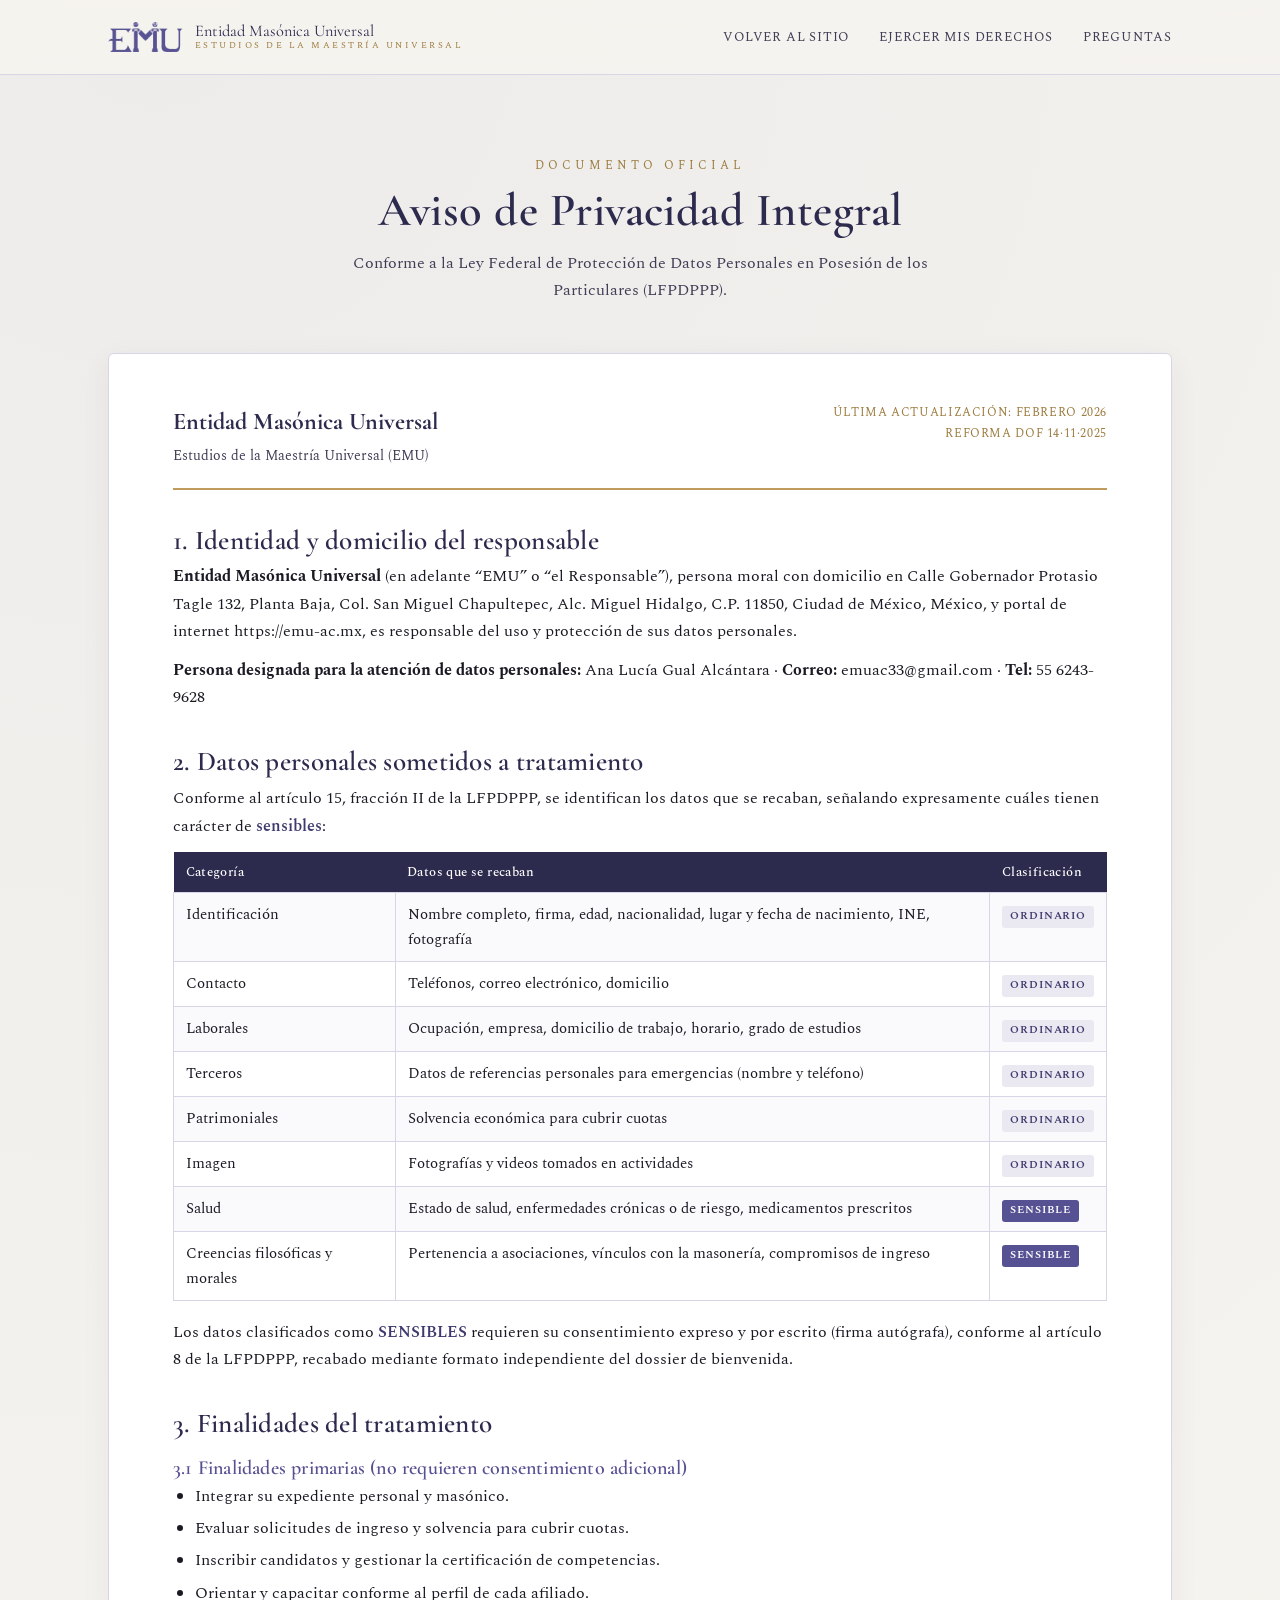
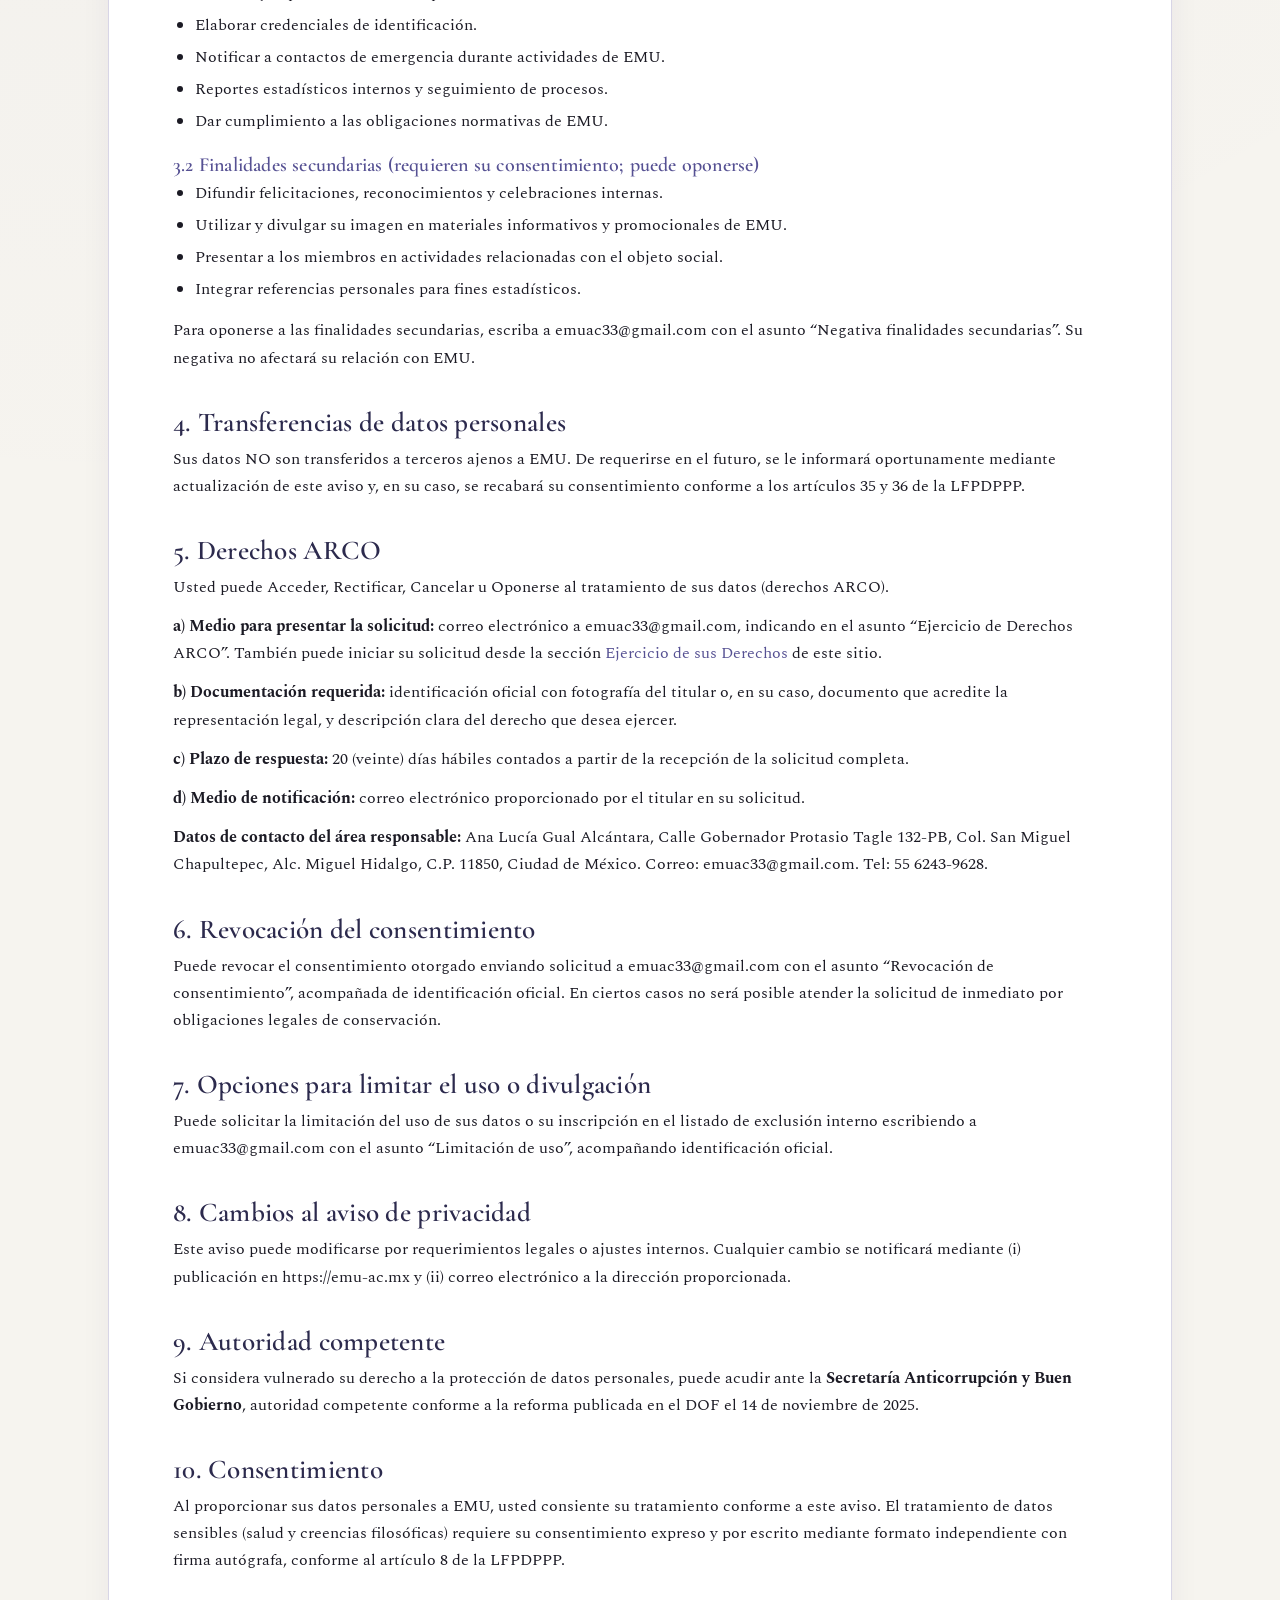
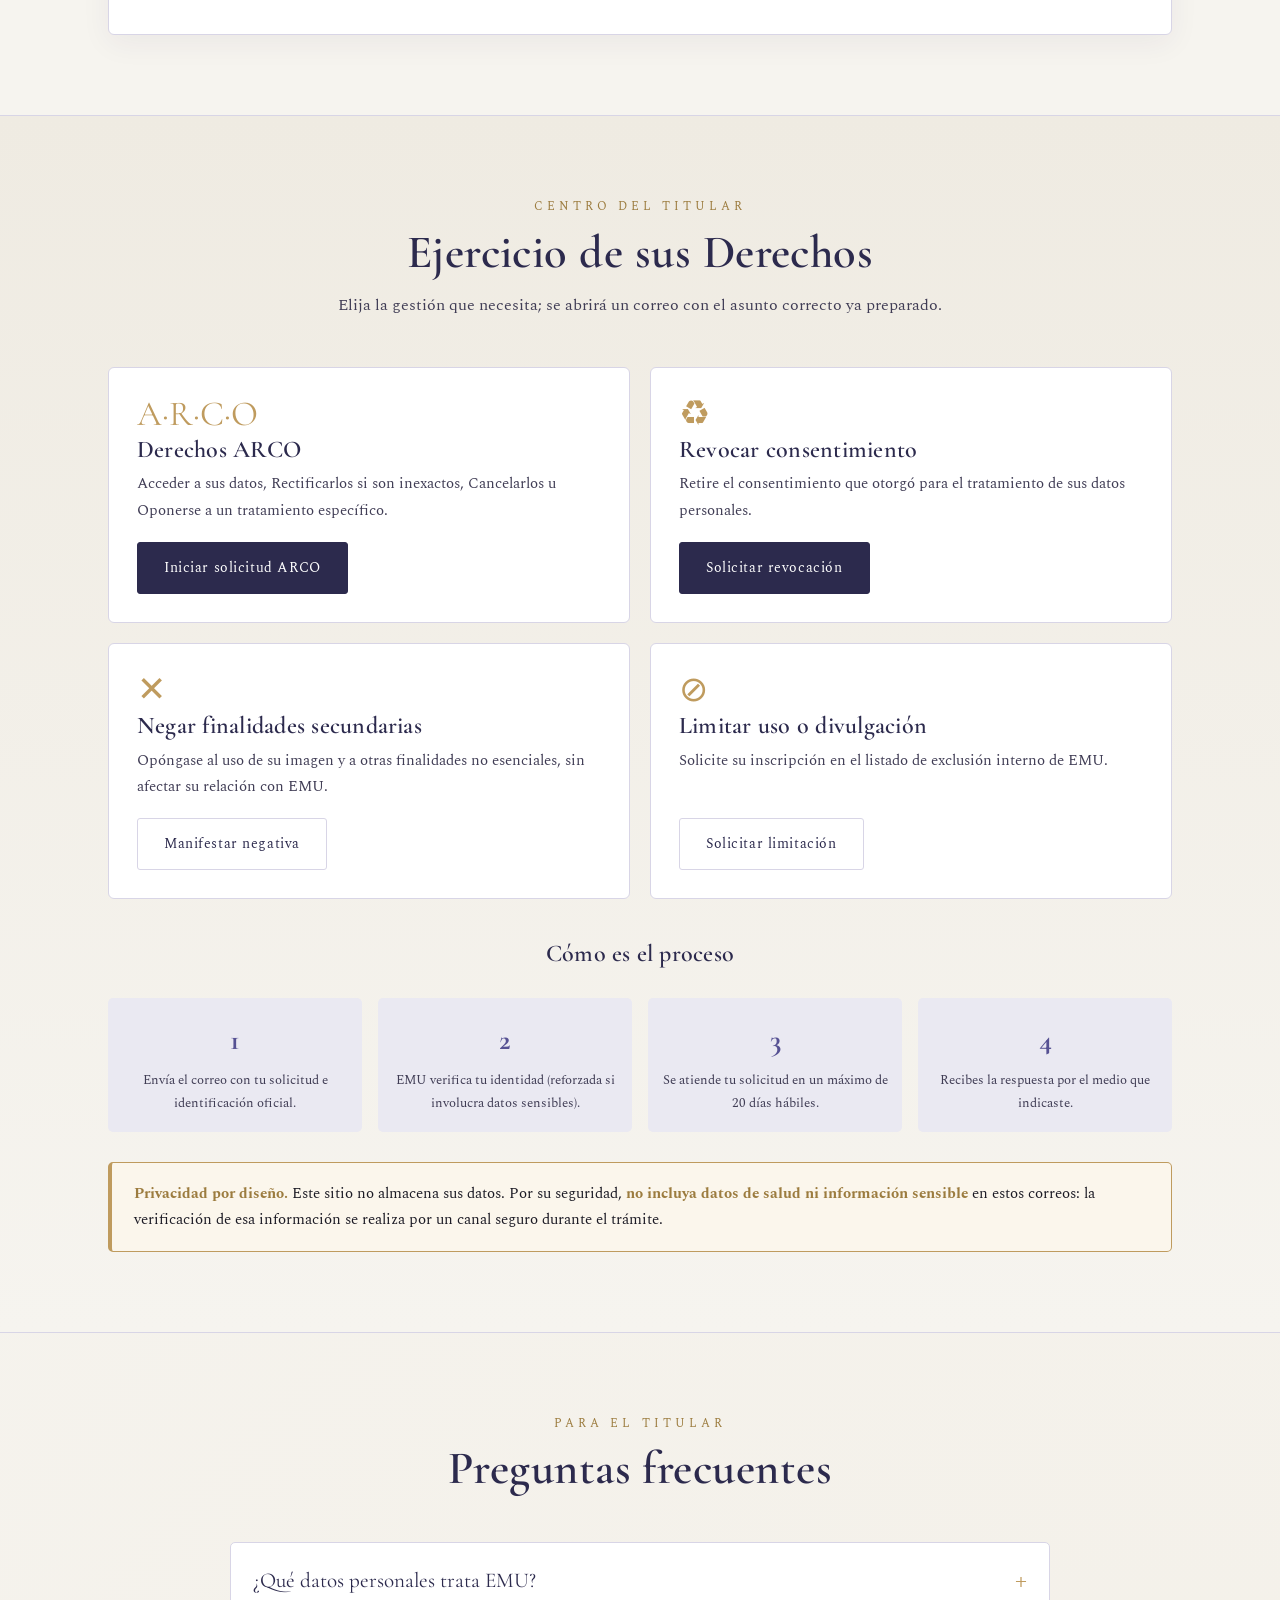
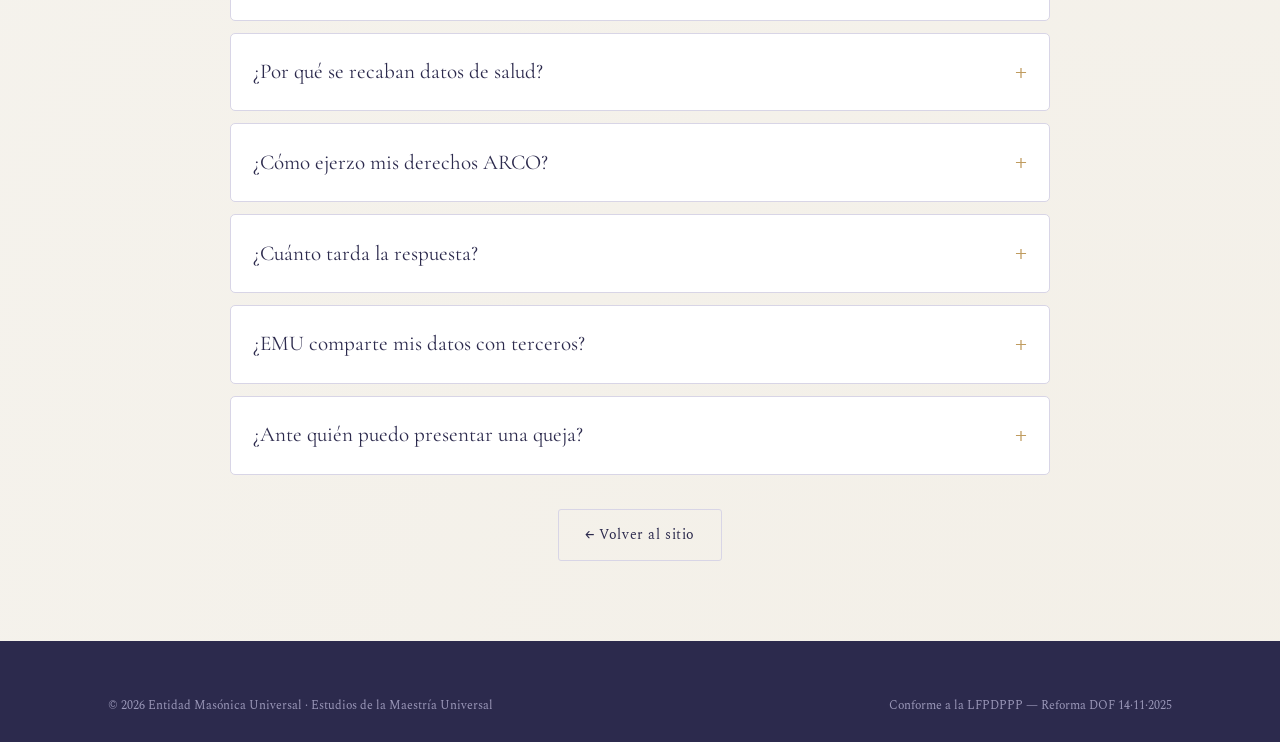
==== commit 1ac04786: "Add files via upload" ====
--- a/aviso.html
+++ b/aviso.html
@@ -18,7 +18,7 @@
   <div class="wrap nav">
     <a class="brand" href="index.html">
       <img src="[data-uri]" alt="EMU">
-      <span class="bt">Entidad Masónica Universal<small>Edificación de la Maestría Universal</small></span>
+      <span class="bt">Entidad Masónica Universal<small>Estudios de la Maestría Universal</small></span>
     </a>
     <nav>
       <ul>
@@ -40,14 +40,14 @@
     <div class="doc">
       <div class="stamp">
         <div>
-          <strong style="font-family:'Cormorant Garamond',serif;font-size:1.5rem;color:var(--purple-deep)">Edificación de la Maestría Universal</strong><br>
-          <span style="font-size:.9rem;color:var(--ink-soft)">Entidad Masónica Universal (EMU)</span>
+          <strong style="font-family:'Cormorant Garamond',serif;font-size:1.5rem;color:var(--purple-deep)">Entidad Masónica Universal</strong><br>
+          <span style="font-size:.9rem;color:var(--ink-soft)">Estudios de la Maestría Universal (EMU)</span>
         </div>
         <div class="meta">Última actualización: Febrero 2026<br>Reforma DOF 14&middot;11&middot;2025</div>
       </div>
 
       <h3>1. Identidad y domicilio del responsable</h3>
-      <p><strong>Edificación de la Maestría Universal</strong> (en adelante “EMU” o “el Responsable”), persona moral con domicilio en Calle Gobernador Protasio Tagle 132, Planta Baja, Col. San Miguel Chapultepec, Alc. Miguel Hidalgo, C.P. 11850, Ciudad de México, México, y portal de internet https://emu-ac.org, es responsable del uso y protección de sus datos personales.</p>
+      <p><strong>Entidad Masónica Universal</strong> (en adelante “EMU” o “el Responsable”), persona moral con domicilio en Calle Gobernador Protasio Tagle 132, Planta Baja, Col. San Miguel Chapultepec, Alc. Miguel Hidalgo, C.P. 11850, Ciudad de México, México, y portal de internet https://emu-ac.mx, es responsable del uso y protección de sus datos personales.</p>
       <p><strong>Persona designada para la atención de datos personales:</strong> Ana Lucía Gual Alcántara &middot; <strong>Correo:</strong> emuac33@gmail.com &middot; <strong>Tel:</strong> 55 6243-9628</p>
 
       <h3>2. Datos personales sometidos a tratamiento</h3>
@@ -104,7 +104,7 @@
       <p>Puede solicitar la limitación del uso de sus datos o su inscripción en el listado de exclusión interno escribiendo a emuac33@gmail.com con el asunto “Limitación de uso”, acompañando identificación oficial.</p>
 
       <h3>8. Cambios al aviso de privacidad</h3>
-      <p>Este aviso puede modificarse por requerimientos legales o ajustes internos. Cualquier cambio se notificará mediante (i) publicación en https://emu-ac.org y (ii) correo electrónico a la dirección proporcionada.</p>
+      <p>Este aviso puede modificarse por requerimientos legales o ajustes internos. Cualquier cambio se notificará mediante (i) publicación en https://emu-ac.mx y (ii) correo electrónico a la dirección proporcionada.</p>
 
       <h3>9. Autoridad competente</h3>
       <p>Si considera vulnerado su derecho a la protección de datos personales, puede acudir ante la <strong>Secretaría Anticorrupción y Buen Gobierno</strong>, autoridad competente conforme a la reforma publicada en el DOF el 14 de noviembre de 2025.</p>
@@ -193,7 +193,7 @@
 <footer>
   <div class="wrap">
     <div class="foot-bottom" style="border-top:none; padding-top:0">
-      <span>&copy; 2026 Edificación de la Maestría Universal &middot; Entidad Masónica Universal</span>
+      <span>&copy; 2026 Entidad Masónica Universal &middot; Estudios de la Maestría Universal</span>
       <span>Conforme a la LFPDPPP &mdash; Reforma DOF 14&middot;11&middot;2025</span>
     </div>
   </div>
--- a/styles.css
+++ b/styles.css
@@ -166,3 +166,23 @@
   .menu-btn{display:block}
   footer .social-row{justify-content:flex-start}
 }
+
+/* ===== Estudios ===== */
+.lectura{background:linear-gradient(135deg,var(--purple-deep),var(--purple)); color:#EDEBF7; border-radius:8px; padding:36px clamp(22px,4vw,48px); margin-bottom:34px}
+.lectura-tag{display:inline-block; font-family:'Spectral',serif; font-size:.7rem; letter-spacing:.3em; text-transform:uppercase; color:var(--gold); border:1px solid var(--gold); border-radius:20px; padding:4px 14px; margin-bottom:14px}
+.lectura h3{color:#fff; font-size:clamp(1.5rem,3vw,2.1rem); margin-bottom:10px}
+.lectura p{color:#CFCCE4; max-width:760px; margin-bottom:20px}
+.lectura .lectura-ghost{border-color:rgba(255,255,255,.35); color:#fff}
+.lectura .lectura-ghost:hover{border-color:var(--gold); color:var(--gold)}
+.post-grid{display:grid; grid-template-columns:repeat(3,1fr); gap:22px}
+.post-card{background:var(--panel); border:1px solid var(--lav-line); border-radius:6px; overflow:hidden; display:flex; flex-direction:column; transition:transform .25s, box-shadow .25s}
+.post-card:hover{transform:translateY(-4px); box-shadow:0 14px 30px rgba(44,42,77,.10)}
+.pc-img{height:150px; background-size:cover; background-position:center; background-color:var(--lav)}
+.pc-body{padding:20px 22px; display:flex; flex-direction:column; flex:1}
+.pc-date{font-family:'Spectral',serif; font-size:.72rem; letter-spacing:.14em; text-transform:uppercase; color:var(--gold-dk); margin-bottom:6px}
+.pc-body h3{font-size:1.25rem; line-height:1.25; margin-bottom:8px}
+.pc-body p{font-size:.92rem; color:var(--ink-soft); flex:1}
+.pc-share{margin-top:12px; font-family:'Spectral',serif; font-size:.82rem}
+.estudios-foot{text-align:center; margin-top:30px}
+.mini-note{text-align:center; font-size:.82rem; font-style:italic; color:var(--ink-soft); margin-top:12px}
+@media(max-width:860px){.post-grid{grid-template-columns:1fr}}
